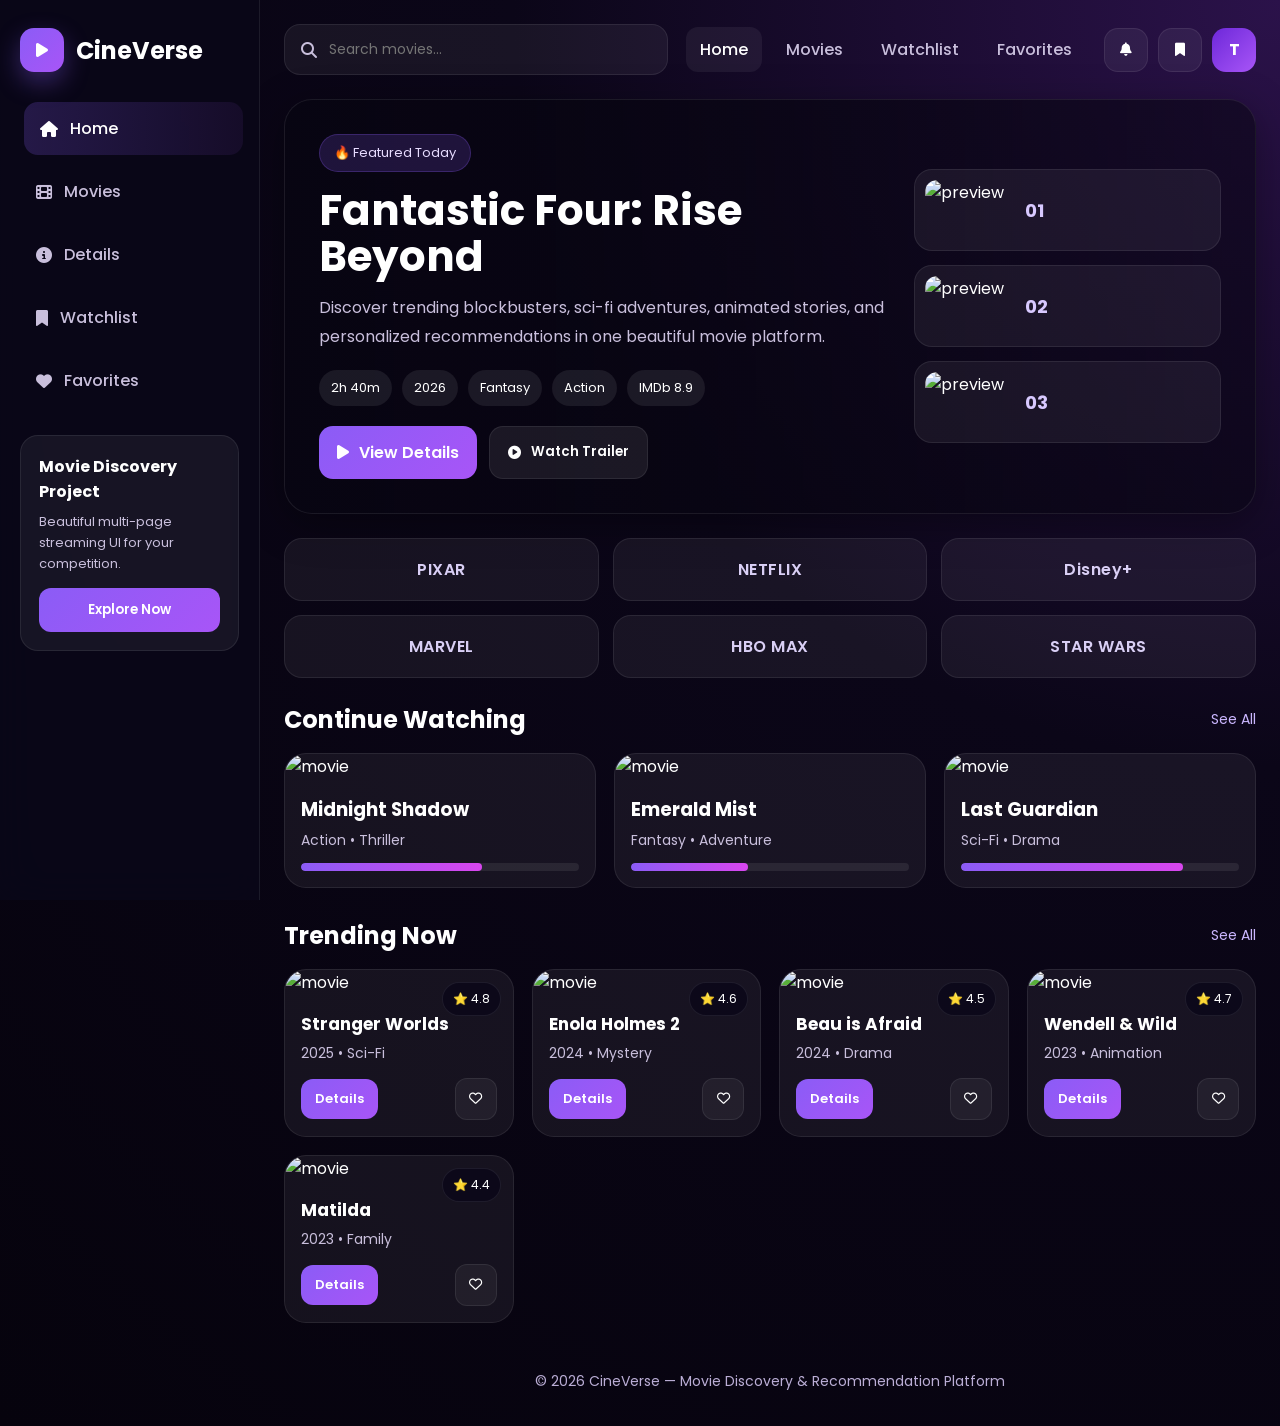
==== index.html @ 67d741f2 "Initial commit" ====
<!DOCTYPE html>
<html lang="en">
<head>
  <meta charset="UTF-8" />
  <meta name="viewport" content="width=device-width, initial-scale=1.0" />
  <title>CineVerse | Home</title>
  <link rel="preconnect" href="https://fonts.googleapis.com">
  <link rel="preconnect" href="https://fonts.gstatic.com" crossorigin>
  <link href="https://fonts.googleapis.com/css2?family=Poppins:wght@300;400;500;600;700;800&display=swap" rel="stylesheet">
  <link rel="stylesheet" href="https://cdnjs.cloudflare.com/ajax/libs/font-awesome/6.5.2/css/all.min.css" />
  <link rel="stylesheet" href="style.css" />
</head>
<body>
  <div class="app">
    <aside class="sidebar">
      <div class="logo">
        <div class="logo-icon"><i class="fas fa-play"></i></div>
        <h2>CineVerse</h2>
      </div>

      <nav class="side-nav">
        <a href="index.html" class="active"><i class="fas fa-house"></i> Home</a>
        <a href="movies.html"><i class="fas fa-film"></i> Movies</a>
        <a href="details.html"><i class="fas fa-circle-info"></i> Details</a>
        <a href="watchlist.html"><i class="fas fa-bookmark"></i> Watchlist</a>
        <a href="favorites.html"><i class="fas fa-heart"></i> Favorites</a>
      </nav>

      <div class="side-bottom">
        <h4>Movie Discovery Project</h4>
        <p>Beautiful multi-page streaming UI for your competition.</p>
        <button class="upgrade-btn">Explore Now</button>
      </div>
    </aside>

    <main class="main-content">
      <header class="topbar">
        <div class="search-box">
          <i class="fas fa-search"></i>
          <input type="text" placeholder="Search movies..." id="searchInput">
        </div>

        <nav class="top-links">
          <a href="index.html" class="active">Home</a>
          <a href="movies.html">Movies</a>
          <a href="watchlist.html">Watchlist</a>
          <a href="favorites.html">Favorites</a>
        </nav>

        <div class="top-actions">
          <button class="icon-btn"><i class="fas fa-bell"></i></button>
          <button class="icon-btn"><i class="fas fa-bookmark"></i></button>
          <div class="profile">T</div>
        </div>
      </header>

      <section class="hero">
        <div class="hero-content">
          <span class="hero-badge">🔥 Featured Today</span>
          <h1>Fantastic Four: Rise Beyond</h1>
          <p>
            Discover trending blockbusters, sci-fi adventures, animated stories,
            and personalized recommendations in one beautiful movie platform.
          </p>

          <div class="hero-meta">
            <span>2h 40m</span>
            <span>2026</span>
            <span>Fantasy</span>
            <span>Action</span>
            <span>IMDb 8.9</span>
          </div>

          <div class="hero-buttons">
            <a href="details.html" class="btn btn-primary"><i class="fas fa-play"></i> View Details</a>
            <button class="btn btn-secondary trailer-btn"><i class="fas fa-circle-play"></i> Watch Trailer</button>
          </div>
        </div>

        <div class="hero-side">
          <div class="mini-card">
            <img src="https://images.unsplash.com/photo-1536440136628-849c177e76a1?auto=format&fit=crop&w=800&q=80" alt="preview">
            <span>01</span>
          </div>
          <div class="mini-card">
            <img src="https://images.unsplash.com/photo-1517604931442-7e0c8ed2963c?auto=format&fit=crop&w=800&q=80" alt="preview">
            <span>02</span>
          </div>
          <div class="mini-card">
            <img src="https://images.unsplash.com/photo-1489599849927-2ee91cede3ba?auto=format&fit=crop&w=800&q=80" alt="preview">
            <span>03</span>
          </div>
        </div>
      </section>

      <section class="brands">
        <div class="brand">PIXAR</div>
        <div class="brand">NETFLIX</div>
        <div class="brand">Disney+</div>
        <div class="brand">MARVEL</div>
        <div class="brand">HBO MAX</div>
        <div class="brand">STAR WARS</div>
      </section>

      <section class="section">
        <div class="section-header">
          <h2>Continue Watching</h2>
          <a href="movies.html">See All</a>
        </div>

        <div class="continue-row">
          <div class="wide-card">
            <img src="https://images.unsplash.com/photo-1518929458119-e5bf444c30f4?auto=format&fit=crop&w=900&q=80" alt="movie">
            <div class="wide-card-content">
              <h3>Midnight Shadow</h3>
              <p>Action • Thriller</p>
              <div class="progress"><span style="width: 65%;"></span></div>
            </div>
          </div>

          <div class="wide-card">
            <img src="https://images.unsplash.com/photo-1524985069026-dd778a71c7b4?auto=format&fit=crop&w=900&q=80" alt="movie">
            <div class="wide-card-content">
              <h3>Emerald Mist</h3>
              <p>Fantasy • Adventure</p>
              <div class="progress"><span style="width: 42%;"></span></div>
            </div>
          </div>

          <div class="wide-card">
            <img src="https://images.unsplash.com/photo-1440404653325-ab127d49abc1?auto=format&fit=crop&w=900&q=80" alt="movie">
            <div class="wide-card-content">
              <h3>Last Guardian</h3>
              <p>Sci-Fi • Drama</p>
              <div class="progress"><span style="width: 80%;"></span></div>
            </div>
          </div>
        </div>
      </section>

      <section class="section">
        <div class="section-header">
          <h2>Trending Now</h2>
          <a href="movies.html">See All</a>
        </div>

        <div class="movie-grid searchable-grid">
          <div class="movie-card" data-title="Stranger Worlds">
            <div class="rating">⭐ 4.8</div>
            <img src="https://images.unsplash.com/photo-1502134249126-9f3755a50d78?auto=format&fit=crop&w=700&q=80" alt="movie">
            <div class="movie-info">
              <h3>Stranger Worlds</h3>
              <p>2025 • Sci-Fi</p>
              <div class="movie-actions">
                <a href="details.html" class="small-btn">Details</a>
                <button class="heart-btn"><i class="far fa-heart"></i></button>
              </div>
            </div>
          </div>

          <div class="movie-card" data-title="Enola Holmes 2">
            <div class="rating">⭐ 4.6</div>
            <img src="https://images.unsplash.com/photo-1513106580091-1d82408b8cd6?auto=format&fit=crop&w=700&q=80" alt="movie">
            <div class="movie-info">
              <h3>Enola Holmes 2</h3>
              <p>2024 • Mystery</p>
              <div class="movie-actions">
                <a href="details.html" class="small-btn">Details</a>
                <button class="heart-btn"><i class="far fa-heart"></i></button>
              </div>
            </div>
          </div>

          <div class="movie-card" data-title="Beau is Afraid">
            <div class="rating">⭐ 4.5</div>
            <img src="https://images.unsplash.com/photo-1478720568477-152d9b164e26?auto=format&fit=crop&w=700&q=80" alt="movie">
            <div class="movie-info">
              <h3>Beau is Afraid</h3>
              <p>2024 • Drama</p>
              <div class="movie-actions">
                <a href="details.html" class="small-btn">Details</a>
                <button class="heart-btn"><i class="far fa-heart"></i></button>
              </div>
            </div>
          </div>

          <div class="movie-card" data-title="Wendell and Wild">
            <div class="rating">⭐ 4.7</div>
            <img src="https://images.unsplash.com/photo-1485846234645-a62644f84728?auto=format&fit=crop&w=700&q=80" alt="movie">
            <div class="movie-info">
              <h3>Wendell & Wild</h3>
              <p>2023 • Animation</p>
              <div class="movie-actions">
                <a href="details.html" class="small-btn">Details</a>
                <button class="heart-btn"><i class="far fa-heart"></i></button>
              </div>
            </div>
          </div>

          <div class="movie-card" data-title="Matilda">
            <div class="rating">⭐ 4.4</div>
            <img src="https://images.unsplash.com/photo-1489599849927-2ee91cede3ba?auto=format&fit=crop&w=700&q=80" alt="movie">
            <div class="movie-info">
              <h3>Matilda</h3>
              <p>2023 • Family</p>
              <div class="movie-actions">
                <a href="details.html" class="small-btn">Details</a>
                <button class="heart-btn"><i class="far fa-heart"></i></button>
              </div>
            </div>
          </div>
        </div>
      </section>

      <footer>
        <p>© 2026 CineVerse — Movie Discovery & Recommendation Platform</p>
      </footer>
    </main>
  </div>

  <script src="script.js"></script>
</body>
</html>
---- style.css ----
* {
  margin: 0;
  padding: 0;
  box-sizing: border-box;
  font-family: 'Poppins', sans-serif;
}

:root {
  --bg: #0b0618;
  --bg2: #140a2c;
  --card: rgba(255, 255, 255, 0.06);
  --card-2: rgba(255, 255, 255, 0.09);
  --text: #ffffff;
  --muted: #c9bfdc;
  --accent: #8b5cf6;
  --accent-2: #a855f7;
  --line: rgba(255, 255, 255, 0.08);
  --shadow: 0 10px 40px rgba(0, 0, 0, 0.35);
}

body {
  background: radial-gradient(circle at top right, #2b124a 0%, var(--bg) 40%, #06030d 100%);
  color: var(--text);
  min-height: 100vh;
  overflow-x: hidden;
}

a {
  text-decoration: none;
  color: inherit;
}

.app {
  display: flex;
  min-height: 100vh;
}

/* Sidebar */
.sidebar {
  width: 260px;
  background: rgba(10, 7, 24, 0.88);
  backdrop-filter: blur(18px);
  border-right: 1px solid var(--line);
  padding: 28px 20px;
  position: sticky;
  top: 0;
  height: 100vh;
}

.logo {
  display: flex;
  align-items: center;
  gap: 12px;
  margin-bottom: 30px;
}

.logo-icon {
  width: 44px;
  height: 44px;
  background: linear-gradient(135deg, var(--accent), var(--accent-2));
  border-radius: 14px;
  display: grid;
  place-items: center;
  box-shadow: 0 10px 25px rgba(139, 92, 246, 0.35);
}

.logo h2 {
  font-size: 24px;
  font-weight: 700;
}

.side-nav {
  display: flex;
  flex-direction: column;
  gap: 10px;
}

.side-nav a {
  padding: 14px 16px;
  border-radius: 14px;
  color: var(--muted);
  display: flex;
  align-items: center;
  gap: 12px;
  transition: 0.3s ease;
  font-weight: 500;
}

.side-nav a:hover,
.side-nav a.active {
  background: linear-gradient(90deg, rgba(139, 92, 246, 0.22), rgba(168, 85, 247, 0.08));
  color: #fff;
  transform: translateX(4px);
}

.side-bottom {
  margin-top: 28px;
  padding: 18px;
  border: 1px solid var(--line);
  background: var(--card);
  border-radius: 18px;
}

.side-bottom h4 {
  margin-bottom: 8px;
  font-size: 16px;
}

.side-bottom p {
  color: var(--muted);
  font-size: 13px;
  line-height: 1.6;
  margin-bottom: 14px;
}

.upgrade-btn {
  width: 100%;
  padding: 12px;
  border: none;
  border-radius: 12px;
  cursor: pointer;
  color: #fff;
  background: linear-gradient(135deg, var(--accent), var(--accent-2));
  font-weight: 600;
  transition: 0.3s ease;
}

.upgrade-btn:hover {
  transform: translateY(-2px);
  box-shadow: 0 10px 20px rgba(139, 92, 246, 0.3);
}

/* Main */
.main-content {
  flex: 1;
  padding: 24px;
}

/* Topbar */
.topbar {
  display: flex;
  align-items: center;
  justify-content: space-between;
  gap: 18px;
  margin-bottom: 24px;
  flex-wrap: wrap;
}

.search-box {
  flex: 1;
  min-width: 250px;
  display: flex;
  align-items: center;
  gap: 12px;
  background: var(--card);
  border: 1px solid var(--line);
  padding: 14px 16px;
  border-radius: 16px;
}

.search-box i {
  color: var(--muted);
}

.search-box input {
  background: transparent;
  border: none;
  outline: none;
  color: #fff;
  width: 100%;
  font-size: 14px;
}

.top-links {
  display: flex;
  gap: 10px;
  flex-wrap: wrap;
}

.top-links a {
  padding: 10px 14px;
  border-radius: 12px;
  color: var(--muted);
  transition: 0.3s ease;
  font-weight: 500;
}

.top-links a:hover,
.top-links a.active {
  background: var(--card);
  color: #fff;
}

.top-actions {
  display: flex;
  align-items: center;
  gap: 10px;
}

.icon-btn {
  width: 44px;
  height: 44px;
  border: 1px solid var(--line);
  border-radius: 14px;
  background: var(--card);
  color: #fff;
  cursor: pointer;
  transition: 0.3s ease;
}

.icon-btn:hover {
  transform: translateY(-2px);
  background: var(--card-2);
}

.profile {
  width: 44px;
  height: 44px;
  border-radius: 14px;
  display: grid;
  place-items: center;
  font-weight: 700;
  background: linear-gradient(135deg, #6d28d9, #a855f7);
}

/* Hero */
.hero {
  background:
    linear-gradient(90deg, rgba(8, 5, 18, 0.95), rgba(8, 5, 18, 0.55)),
    url('https://images.unsplash.com/photo-1489599849927-2ee91cede3ba?auto=format&fit=crop&w=1600&q=80') center/cover no-repeat;
  border: 1px solid var(--line);
  border-radius: 28px;
  padding: 34px;
  display: grid;
  grid-template-columns: 1.3fr 0.7fr;
  gap: 24px;
  min-height: 390px;
  box-shadow: var(--shadow);
  margin-bottom: 24px;
}

.hero-content {
  display: flex;
  flex-direction: column;
  justify-content: center;
}

.hero-badge {
  display: inline-block;
  width: fit-content;
  padding: 8px 14px;
  border-radius: 999px;
  background: rgba(139, 92, 246, 0.18);
  border: 1px solid rgba(139, 92, 246, 0.25);
  color: #e7dcff;
  font-size: 13px;
  margin-bottom: 16px;
}

.hero h1 {
  font-size: 42px;
  line-height: 1.1;
  margin-bottom: 14px;
}

.hero p {
  max-width: 620px;
  color: var(--muted);
  line-height: 1.8;
  margin-bottom: 18px;
}

.hero-meta {
  display: flex;
  gap: 10px;
  flex-wrap: wrap;
  margin-bottom: 20px;
}

.hero-meta span {
  padding: 8px 12px;
  border-radius: 999px;
  background: rgba(255,255,255,0.08);
  font-size: 13px;
}

.hero-buttons {
  display: flex;
  gap: 12px;
  flex-wrap: wrap;
}

.btn {
  padding: 14px 18px;
  border-radius: 14px;
  font-weight: 600;
  border: none;
  cursor: pointer;
  transition: 0.3s ease;
  display: inline-flex;
  align-items: center;
  gap: 10px;
}

.btn-primary {
  background: linear-gradient(135deg, var(--accent), var(--accent-2));
  color: #fff;
}

.btn-primary:hover {
  transform: translateY(-2px);
  box-shadow: 0 10px 22px rgba(139, 92, 246, 0.35);
}

.btn-secondary {
  background: rgba(255,255,255,0.08);
  color: #fff;
  border: 1px solid var(--line);
}

.btn-secondary:hover {
  background: rgba(255,255,255,0.12);
}

.hero-side {
  display: flex;
  flex-direction: column;
  gap: 14px;
  justify-content: center;
}

.mini-card {
  display: flex;
  align-items: center;
  gap: 12px;
  background: rgba(255,255,255,0.06);
  border: 1px solid var(--line);
  padding: 10px;
  border-radius: 18px;
  transition: 0.3s ease;
}

.mini-card:hover {
  transform: translateX(6px);
}

.mini-card img {
  width: 88px;
  height: 60px;
  object-fit: cover;
  border-radius: 12px;
}

.mini-card span {
  font-weight: 700;
  font-size: 18px;
  color: #d8c9ff;
}

/* Brands */
.brands {
  display: grid;
  grid-template-columns: repeat(6, 1fr);
  gap: 14px;
  margin-bottom: 24px;
}

.brand {
  text-align: center;
  padding: 18px 10px;
  border-radius: 18px;
  background: var(--card);
  border: 1px solid var(--line);
  color: #d9cff5;
  font-weight: 600;
  letter-spacing: 0.5px;
  transition: 0.3s ease;
}

.brand:hover {
  transform: translateY(-3px);
  background: var(--card-2);
}

/* Sections */
.section {
  margin-bottom: 30px;
}

.section-header {
  display: flex;
  justify-content: space-between;
  align-items: center;
  margin-bottom: 16px;
  gap: 12px;
}

.section-header h2 {
  font-size: 24px;
}

.section-header a {
  color: #cbb7ff;
  font-size: 14px;
}

/* Continue Watching */
.continue-row {
  display: grid;
  grid-template-columns: repeat(3, 1fr);
  gap: 18px;
}

.wide-card {
  background: var(--card);
  border: 1px solid var(--line);
  border-radius: 22px;
  overflow: hidden;
  transition: 0.35s ease;
}

.wide-card:hover {
  transform: translateY(-4px);
  box-shadow: var(--shadow);
}

.wide-card img {
  width: 100%;
  height: 180px;
  object-fit: cover;
}

.wide-card-content {
  padding: 16px;
}

.wide-card-content h3 {
  margin-bottom: 6px;
}

.wide-card-content p {
  color: var(--muted);
  font-size: 14px;
  margin-bottom: 12px;
}

.progress {
  width: 100%;
  height: 8px;
  background: rgba(255,255,255,0.08);
  border-radius: 999px;
  overflow: hidden;
}

.progress span {
  display: block;
  height: 100%;
  background: linear-gradient(90deg, var(--accent), #d946ef);
  border-radius: 999px;
}

/* Movie Grid */
.movie-grid {
  display: grid;
  grid-template-columns: repeat(5, 1fr);
  gap: 18px;
}

.movie-card {
  background: var(--card);
  border: 1px solid var(--line);
  border-radius: 22px;
  overflow: hidden;
  position: relative;
  transition: 0.35s ease;
}

.movie-card:hover {
  transform: translateY(-6px);
  box-shadow: var(--shadow);
}

.movie-card img {
  width: 100%;
  height: 270px;
  object-fit: cover;
}

.rating {
  position: absolute;
  top: 12px;
  right: 12px;
  background: rgba(10, 7, 24, 0.8);
  border: 1px solid var(--line);
  padding: 7px 10px;
  border-radius: 999px;
  font-size: 12px;
  z-index: 2;
}

.movie-info {
  padding: 16px;
}

.movie-info h3 {
  font-size: 17px;
  margin-bottom: 6px;
}

.movie-info p {
  color: var(--muted);
  font-size: 14px;
  margin-bottom: 14px;
}

.movie-actions {
  display: flex;
  justify-content: space-between;
  align-items: center;
  gap: 10px;
}

.small-btn {
  padding: 10px 14px;
  border-radius: 12px;
  background: linear-gradient(135deg, var(--accent), var(--accent-2));
  color: #fff;
  font-size: 13px;
  font-weight: 600;
}

.heart-btn {
  width: 42px;
  height: 42px;
  border: 1px solid var(--line);
  border-radius: 12px;
  background: rgba(255,255,255,0.05);
  color: #fff;
  cursor: pointer;
  transition: 0.3s ease;
}

.heart-btn:hover {
  background: rgba(255,255,255,0.1);
}

.heart-btn.active {
  background: rgba(255, 77, 109, 0.16);
  color: #ff4d6d;
  border-color: rgba(255, 77, 109, 0.35);
}

/* Generic page content */
.page-hero {
  padding: 28px;
  border-radius: 24px;
  background: var(--card);
  border: 1px solid var(--line);
  margin-bottom: 24px;
}

.page-hero h1 {
  font-size: 34px;
  margin-bottom: 10px;
}

.page-hero p {
  color: var(--muted);
  line-height: 1.8;
}

.info-layout {
  display: grid;
  grid-template-columns: 360px 1fr;
  gap: 24px;
}

.poster-card,
.info-card,
.empty-card {
  background: var(--card);
  border: 1px solid var(--line);
  border-radius: 24px;
  padding: 20px;
}

.poster-card img {
  width: 100%;
  height: 480px;
  object-fit: cover;
  border-radius: 18px;
  margin-bottom: 16px;
}

.info-card h2 {
  font-size: 28px;
  margin-bottom: 10px;
}

.info-card p {
  color: var(--muted);
  line-height: 1.9;
  margin-bottom: 16px;
}

.meta-list {
  display: grid;
  grid-template-columns: repeat(2, 1fr);
  gap: 12px;
  margin-bottom: 20px;
}

.meta-item {
  background: rgba(255,255,255,0.05);
  border: 1px solid var(--line);
  padding: 12px;
  border-radius: 14px;
  font-size: 14px;
}

.empty-card {
  text-align: center;
  padding: 50px 20px;
}

.empty-card i {
  font-size: 42px;
  color: #cbb7ff;
  margin-bottom: 14px;
}

.empty-card h3 {
  margin-bottom: 10px;
}

.empty-card p {
  color: var(--muted);
  max-width: 500px;
  margin: 0 auto 16px;
}

/* Footer */
footer {
  margin-top: 30px;
  padding: 18px 0 10px;
  text-align: center;
  color: #bbaed6;
  font-size: 14px;
}

/* Responsive */
@media (max-width: 1300px) {
  .movie-grid {
    grid-template-columns: repeat(4, 1fr);
  }
  .brands {
    grid-template-columns: repeat(3, 1fr);
  }
}

@media (max-width: 1100px) {
  .sidebar {
    display: none;
  }
  .hero {
    grid-template-columns: 1fr;
  }
  .hero-side {
    flex-direction: row;
  }
  .continue-row {
    grid-template-columns: 1fr;
  }
  .movie-grid {
    grid-template-columns: repeat(3, 1fr);
  }
  .info-layout {
    grid-template-columns: 1fr;
  }
}

@media (max-width: 768px) {
  .main-content {
    padding: 16px;
  }
  .hero {
    padding: 24px;
  }
  .hero h1 {
    font-size: 30px;
  }
  .hero-side {
    flex-direction: column;
  }
  .movie-grid {
    grid-template-columns: repeat(2, 1fr);
  }
  .brands {
    grid-template-columns: repeat(2, 1fr);
  }
  .meta-list {
    grid-template-columns: 1fr;
  }
}

@media (max-width: 520px) {
  .movie-grid {
    grid-template-columns: 1fr;
  }
  .topbar {
    align-items: stretch;
  }
  .top-links {
    justify-content: center;
  }
}
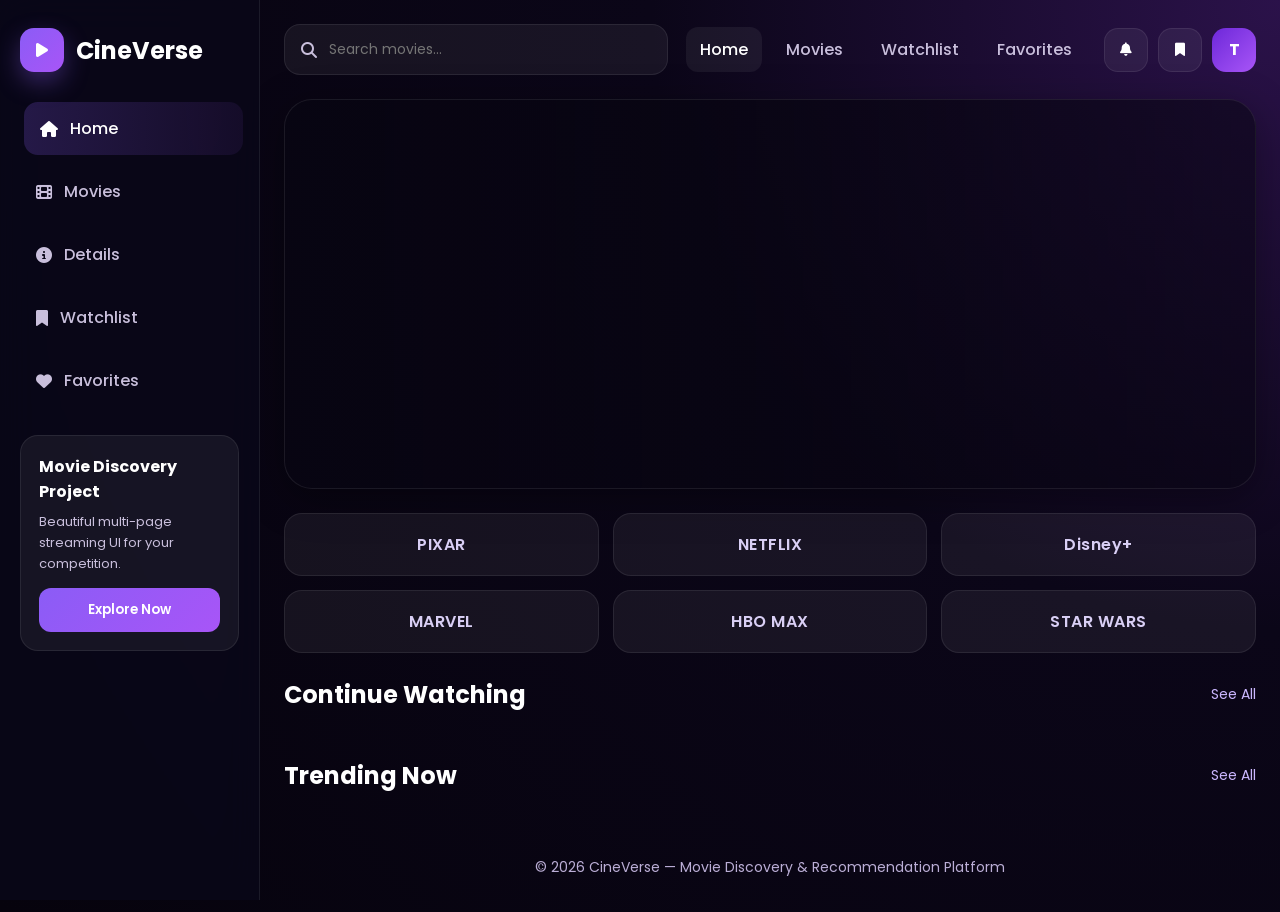
==== commit ea97b19a: "Refactor HTML structure for search and hero sections Updated html after JavaScript added" ====
--- a/index.html
+++ b/index.html
@@ -36,9 +36,16 @@
     <main class="main-content">
       <header class="topbar">
         <div class="search-box">
-          <i class="fas fa-search"></i>
+          <i class="fas fa-search searchIcon "></i>
           <input type="text" placeholder="Search movies..." id="searchInput">
         </div>
+
+        <section class="section" id="searchResultsSection" style="display: none;">
+            <div class="section-header">
+              <h2>Search Results</h2>
+            </div>
+            <div class="movie-grid" id="searchResults"></div>
+        </section>
 
         <nav class="top-links">
           <a href="index.html" class="active">Home</a>
@@ -55,42 +62,6 @@
       </header>
 
       <section class="hero">
-        <div class="hero-content">
-          <span class="hero-badge">🔥 Featured Today</span>
-          <h1>Fantastic Four: Rise Beyond</h1>
-          <p>
-            Discover trending blockbusters, sci-fi adventures, animated stories,
-            and personalized recommendations in one beautiful movie platform.
-          </p>
-
-          <div class="hero-meta">
-            <span>2h 40m</span>
-            <span>2026</span>
-            <span>Fantasy</span>
-            <span>Action</span>
-            <span>IMDb 8.9</span>
-          </div>
-
-          <div class="hero-buttons">
-            <a href="details.html" class="btn btn-primary"><i class="fas fa-play"></i> View Details</a>
-            <button class="btn btn-secondary trailer-btn"><i class="fas fa-circle-play"></i> Watch Trailer</button>
-          </div>
-        </div>
-
-        <div class="hero-side">
-          <div class="mini-card">
-            <img src="https://images.unsplash.com/photo-1536440136628-849c177e76a1?auto=format&fit=crop&w=800&q=80" alt="preview">
-            <span>01</span>
-          </div>
-          <div class="mini-card">
-            <img src="https://images.unsplash.com/photo-1517604931442-7e0c8ed2963c?auto=format&fit=crop&w=800&q=80" alt="preview">
-            <span>02</span>
-          </div>
-          <div class="mini-card">
-            <img src="https://images.unsplash.com/photo-1489599849927-2ee91cede3ba?auto=format&fit=crop&w=800&q=80" alt="preview">
-            <span>03</span>
-          </div>
-        </div>
       </section>
 
       <section class="brands">
@@ -105,110 +76,22 @@
       <section class="section">
         <div class="section-header">
           <h2>Continue Watching</h2>
-          <a href="movies.html">See All</a>
+          <a href="movies.html"  id="Movie-list-link">See All</a>
         </div>
 
         <div class="continue-row">
-          <div class="wide-card">
-            <img src="https://images.unsplash.com/photo-1518929458119-e5bf444c30f4?auto=format&fit=crop&w=900&q=80" alt="movie">
-            <div class="wide-card-content">
-              <h3>Midnight Shadow</h3>
-              <p>Action • Thriller</p>
-              <div class="progress"><span style="width: 65%;"></span></div>
-            </div>
-          </div>
-
-          <div class="wide-card">
-            <img src="https://images.unsplash.com/photo-1524985069026-dd778a71c7b4?auto=format&fit=crop&w=900&q=80" alt="movie">
-            <div class="wide-card-content">
-              <h3>Emerald Mist</h3>
-              <p>Fantasy • Adventure</p>
-              <div class="progress"><span style="width: 42%;"></span></div>
-            </div>
-          </div>
-
-          <div class="wide-card">
-            <img src="https://images.unsplash.com/photo-1440404653325-ab127d49abc1?auto=format&fit=crop&w=900&q=80" alt="movie">
-            <div class="wide-card-content">
-              <h3>Last Guardian</h3>
-              <p>Sci-Fi • Drama</p>
-              <div class="progress"><span style="width: 80%;"></span></div>
-            </div>
-          </div>
+          
         </div>
       </section>
 
       <section class="section">
         <div class="section-header">
           <h2>Trending Now</h2>
-          <a href="movies.html">See All</a>
+          <a href="#">See All</a>
         </div>
 
         <div class="movie-grid searchable-grid">
-          <div class="movie-card" data-title="Stranger Worlds">
-            <div class="rating">⭐ 4.8</div>
-            <img src="https://images.unsplash.com/photo-1502134249126-9f3755a50d78?auto=format&fit=crop&w=700&q=80" alt="movie">
-            <div class="movie-info">
-              <h3>Stranger Worlds</h3>
-              <p>2025 • Sci-Fi</p>
-              <div class="movie-actions">
-                <a href="details.html" class="small-btn">Details</a>
-                <button class="heart-btn"><i class="far fa-heart"></i></button>
-              </div>
-            </div>
-          </div>
 
-          <div class="movie-card" data-title="Enola Holmes 2">
-            <div class="rating">⭐ 4.6</div>
-            <img src="https://images.unsplash.com/photo-1513106580091-1d82408b8cd6?auto=format&fit=crop&w=700&q=80" alt="movie">
-            <div class="movie-info">
-              <h3>Enola Holmes 2</h3>
-              <p>2024 • Mystery</p>
-              <div class="movie-actions">
-                <a href="details.html" class="small-btn">Details</a>
-                <button class="heart-btn"><i class="far fa-heart"></i></button>
-              </div>
-            </div>
-          </div>
-
-          <div class="movie-card" data-title="Beau is Afraid">
-            <div class="rating">⭐ 4.5</div>
-            <img src="https://images.unsplash.com/photo-1478720568477-152d9b164e26?auto=format&fit=crop&w=700&q=80" alt="movie">
-            <div class="movie-info">
-              <h3>Beau is Afraid</h3>
-              <p>2024 • Drama</p>
-              <div class="movie-actions">
-                <a href="details.html" class="small-btn">Details</a>
-                <button class="heart-btn"><i class="far fa-heart"></i></button>
-              </div>
-            </div>
-          </div>
-
-          <div class="movie-card" data-title="Wendell and Wild">
-            <div class="rating">⭐ 4.7</div>
-            <img src="https://images.unsplash.com/photo-1485846234645-a62644f84728?auto=format&fit=crop&w=700&q=80" alt="movie">
-            <div class="movie-info">
-              <h3>Wendell & Wild</h3>
-              <p>2023 • Animation</p>
-              <div class="movie-actions">
-                <a href="details.html" class="small-btn">Details</a>
-                <button class="heart-btn"><i class="far fa-heart"></i></button>
-              </div>
-            </div>
-          </div>
-
-          <div class="movie-card" data-title="Matilda">
-            <div class="rating">⭐ 4.4</div>
-            <img src="https://images.unsplash.com/photo-1489599849927-2ee91cede3ba?auto=format&fit=crop&w=700&q=80" alt="movie">
-            <div class="movie-info">
-              <h3>Matilda</h3>
-              <p>2023 • Family</p>
-              <div class="movie-actions">
-                <a href="details.html" class="small-btn">Details</a>
-                <button class="heart-btn"><i class="far fa-heart"></i></button>
-              </div>
-            </div>
-          </div>
         </div>
       </section>
 
@@ -220,4 +103,4 @@
 
   <script src="script.js"></script>
 </body>
-</html>+</html>
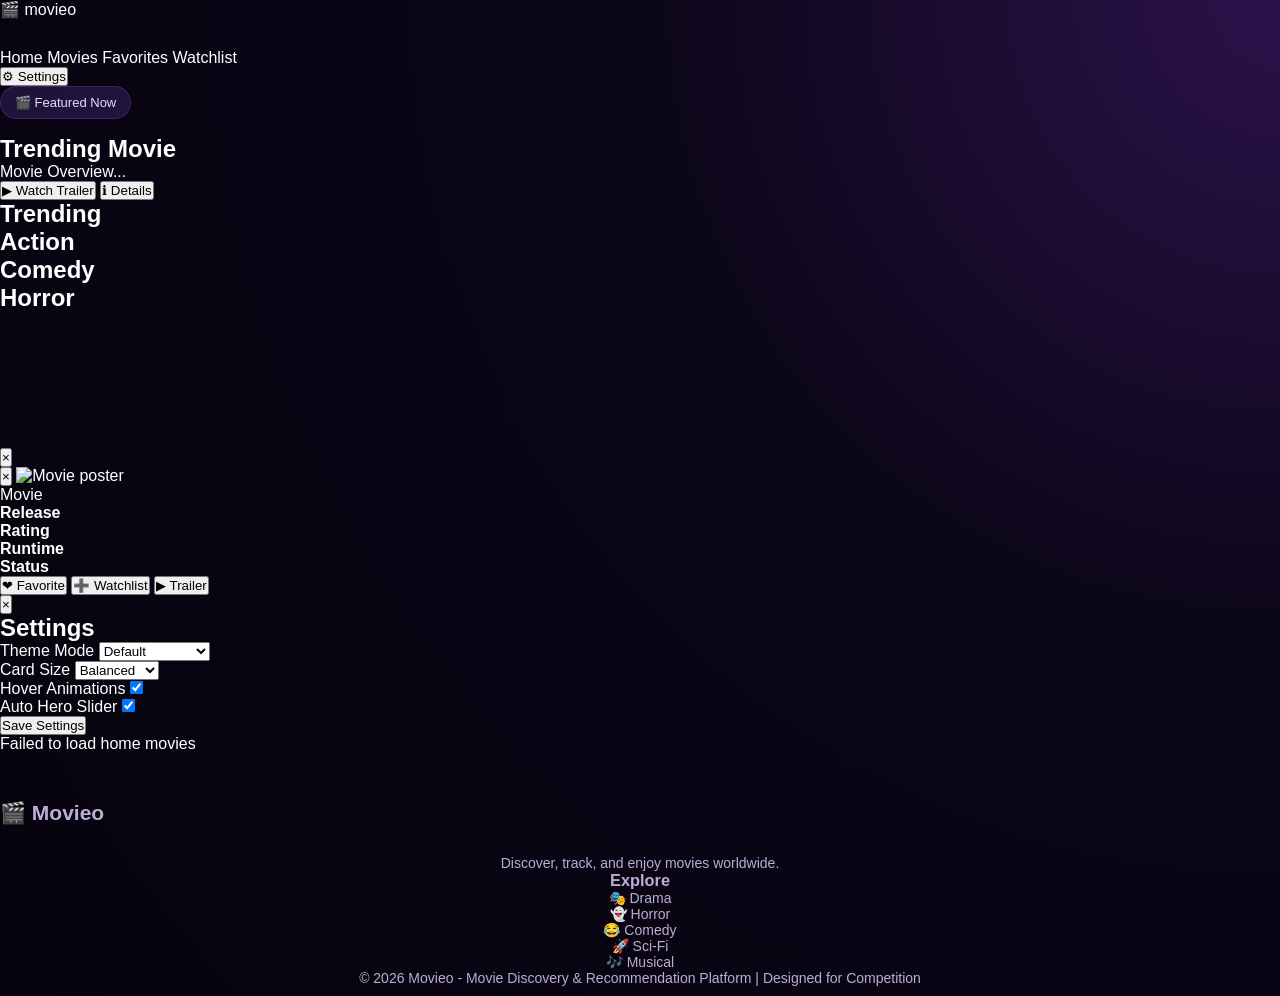
==== commit 5f94279c: "Add files via upload" ====
--- a/index.html
+++ b/index.html
@@ -1,106 +1,167 @@
-<!DOCTYPE html>
-<html lang="en">
-<head>
-  <meta charset="UTF-8" />
-  <meta name="viewport" content="width=device-width, initial-scale=1.0" />
-  <title>CineVerse | Home</title>
-  <link rel="preconnect" href="https://fonts.googleapis.com">
-  <link rel="preconnect" href="https://fonts.gstatic.com" crossorigin>
-  <link href="https://fonts.googleapis.com/css2?family=Poppins:wght@300;400;500;600;700;800&display=swap" rel="stylesheet">
-  <link rel="stylesheet" href="https://cdnjs.cloudflare.com/ajax/libs/font-awesome/6.5.2/css/all.min.css" />
-  <link rel="stylesheet" href="style.css" />
-</head>
-<body>
-  <div class="app">
-    <aside class="sidebar">
-      <div class="logo">
-        <div class="logo-icon"><i class="fas fa-play"></i></div>
-        <h2>CineVerse</h2>
-      </div>
-
-      <nav class="side-nav">
-        <a href="index.html" class="active"><i class="fas fa-house"></i> Home</a>
-        <a href="movies.html"><i class="fas fa-film"></i> Movies</a>
-        <a href="details.html"><i class="fas fa-circle-info"></i> Details</a>
-        <a href="watchlist.html"><i class="fas fa-bookmark"></i> Watchlist</a>
-        <a href="favorites.html"><i class="fas fa-heart"></i> Favorites</a>
-      </nav>
-
-      <div class="side-bottom">
-        <h4>Movie Discovery Project</h4>
-        <p>Beautiful multi-page streaming UI for your competition.</p>
-        <button class="upgrade-btn">Explore Now</button>
-      </div>
-    </aside>
-
-    <main class="main-content">
-      <header class="topbar">
-        <div class="search-box">
-          <i class="fas fa-search searchIcon "></i>
-          <input type="text" placeholder="Search movies..." id="searchInput">
-        </div>
-
-        <section class="section" id="searchResultsSection" style="display: none;">
-            <div class="section-header">
-              <h2>Search Results</h2>
-            </div>
-            <div class="movie-grid" id="searchResults"></div>
-        </section>
-
-        <nav class="top-links">
-          <a href="index.html" class="active">Home</a>
-          <a href="movies.html">Movies</a>
-          <a href="watchlist.html">Watchlist</a>
-          <a href="favorites.html">Favorites</a>
-        </nav>
-
-        <div class="top-actions">
-          <button class="icon-btn"><i class="fas fa-bell"></i></button>
-          <button class="icon-btn"><i class="fas fa-bookmark"></i></button>
-          <div class="profile">T</div>
-        </div>
-      </header>
-
-      <section class="hero">
-      </section>
-
-      <section class="brands">
-        <div class="brand">PIXAR</div>
-        <div class="brand">NETFLIX</div>
-        <div class="brand">Disney+</div>
-        <div class="brand">MARVEL</div>
-        <div class="brand">HBO MAX</div>
-        <div class="brand">STAR WARS</div>
-      </section>
-
-      <section class="section">
-        <div class="section-header">
-          <h2>Continue Watching</h2>
-          <a href="movies.html"  id="Movie-list-link">See All</a>
-        </div>
-
-        <div class="continue-row">
-          
-        </div>
-      </section>
-
-      <section class="section">
-        <div class="section-header">
-          <h2>Trending Now</h2>
-          <a href="#">See All</a>
-        </div>
-
-        <div class="movie-grid searchable-grid">
-
-        </div>
-      </section>
-
-      <footer>
-        <p>© 2026 CineVerse — Movie Discovery & Recommendation Platform</p>
-      </footer>
-    </main>
-  </div>
-
-  <script src="script.js"></script>
-</body>
-</html>
+
+<!doctype html>
+<html lang="en">
+<head>
+  <meta charset="UTF-8" />
+  <meta name="viewport" content="width=device-width, initial-scale=1.0" />
+  <title>Movie App - Home</title>
+  <link rel="stylesheet" href="style.css" />
+</head>
+<body>
+  <nav>
+    <div class="nav-left">
+      <a href="#" class="logo">🎬 movieo</a>
+      <a href="index.html">Home</a>
+      <a href="movies.html">Movies</a>
+      <a href="favorites.html">Favorites</a>
+      <a href="watchlist.html">Watchlist</a>
+    </div>
+    <div class="nav-right">
+      <button id="openSettings" class="settings-btn">⚙ Settings</button>
+    </div>
+  </nav>
+
+  <!-- Hero Banner / Slider -->
+  <section class="hero-banner" id="heroBanner">
+    <div class="hero-overlay"></div>
+    <div class="banner-content">
+      <span class="hero-badge">🎬 Featured Now</span>
+      <h1 id="bannerTitle">Trending Movie</h1>
+      <p id="bannerOverview">Movie Overview...</p>
+
+      <div class="hero-actions">
+        <button id="bannerTrailerBtn" class="hero-btn primary">▶ Watch Trailer</button>
+        <button id="bannerDetailsBtn" class="hero-btn secondary">ℹ Details</button>
+      </div>
+
+      <div class="hero-dots" id="heroDots"></div>
+    </div>
+  </section>
+
+  <h2>Trending</h2>
+  <div class="movie-row" id="trendingRow"></div>
+
+  <h2>Action</h2>
+  <div class="movie-row" id="actionRow"></div>
+
+  <h2>Comedy</h2>
+  <div class="movie-row" id="comedyRow"></div>
+
+  <h2>Horror</h2>
+  <div class="movie-row" id="horrorRow"></div>
+
+  <div id="globalLoading" class="loading-overlay">
+    <div class="loading"></div>
+  </div>
+  
+
+  <!-- Trailer Popup -->
+  <div class="trailer-popup" id="trailerPopup">
+    <div class="popup-content">
+      <button id="closePopup">×</button>
+      <iframe id="trailerFrame" frameborder="0" allowfullscreen></iframe>
+    </div>
+  </div>
+
+  <!-- Details Popup -->
+  <div class="details-popup" id="detailsPopup">
+    <div class="popup-content details-content">
+      <div class="genre-bg fx-bg"></div>
+      <button id="closeDetails">×</button>
+      <img id="detailsPoster" src="" alt="Movie poster" />
+      <div class="details-text">
+        <span id="detailsGenreBadge" class="genre-badge">Movie</span>
+        <h2 id="detailsTitle"></h2>
+        <p id="detailsOverview"></p>
+
+        <div class="details-grid">
+          <div class="detail-chip"><strong>Release</strong><span id="detailsRelease"></span></div>
+          <div class="detail-chip"><strong>Rating</strong><span id="detailsRating"></span></div>
+          <div class="detail-chip"><strong>Runtime</strong><span id="detailsRuntime"></span></div>
+          <div class="detail-chip"><strong>Status</strong><span id="detailsStatus"></span></div>
+        </div>
+
+        <div class="details-actions">
+          <button id="detailsFavoriteBtn" class="favorite-btn">❤ Favorite</button>
+          <button id="detailsWatchlistBtn" class="watchlist-btn">➕ Watchlist</button>
+          <button id="detailsTrailerBtn" class="trailer-btn">▶ Trailer</button>
+        </div>
+      </div>
+    </div>
+  </div>
+
+  <!-- Settings Panel -->
+  <div class="settings-panel" id="settingsPanel">
+    <div class="settings-box">
+      <button id="closeSettings" class="close-settings">×</button>
+      <h2>Settings</h2>
+
+      <div class="setting-group">
+        <label for="themeSelect">Theme Mode</label>
+        <select id="themeSelect">
+          <option value="default">Default</option>
+          <option value="cinema">Cinema Purple</option>
+          <option value="midnight">Midnight Blue</option>
+          <option value="blood">Horror Red</option>
+        </select>
+      </div>
+
+      <div class="setting-group">
+        <label for="cardSizeSelect">Card Size</label>
+        <select id="cardSizeSelect">
+          <option value="small">Compact</option>
+          <option value="medium" selected>Balanced</option>
+          <option value="large">Showcase</option>
+        </select>
+      </div>
+
+      <div class="setting-group">
+        <label class="switch-wrap">
+          <span>Hover Animations</span>
+          <input type="checkbox" id="animToggle" checked />
+        </label>
+      </div>
+
+      <div class="setting-group">
+        <label class="switch-wrap">
+          <span>Auto Hero Slider</span>
+          <input type="checkbox" id="sliderToggle" checked />
+        </label>
+      </div>
+
+      <button id="saveSettings" class="save-settings-btn">Save Settings</button>
+    </div>
+  </div>
+
+  <!-- Toast -->
+  <div id="toast" class="toast"></div>
+
+  <footer class="footer">
+    <div class="footer-container">
+        <!-- Branding -->
+        <div class="footer-brand">
+            <h2 class="logo">🎬 Movieo</h2>
+            <p>Discover, track, and enjoy movies worldwide.</p>
+        </div>
+
+        <!-- Navigation -->
+        <div class="footer-links">
+            <h3>Explore</h3>
+            <ul>
+                <li><a href="movies.html">🎭 Drama</a></li>
+                <li><a href="movies.html">👻 Horror</a></li>
+                <li><a href="movies.html">😂 Comedy</a></li>
+                <li><a href="movies.html">🚀 Sci-Fi</a></li>
+                <li><a href="movies.html">🎶 Musical</a></li>
+            </ul>
+        </div>
+    </div>
+
+    <!-- Copyright - Always at bottom -->
+    <div class="footer-bottom">
+        <p>© 2026 Movieo - Movie Discovery & Recommendation Platform | Designed for Competition</p>
+    </div>
+</footer>
+  <script src="script.js"></script>
+</body>
+</html>
